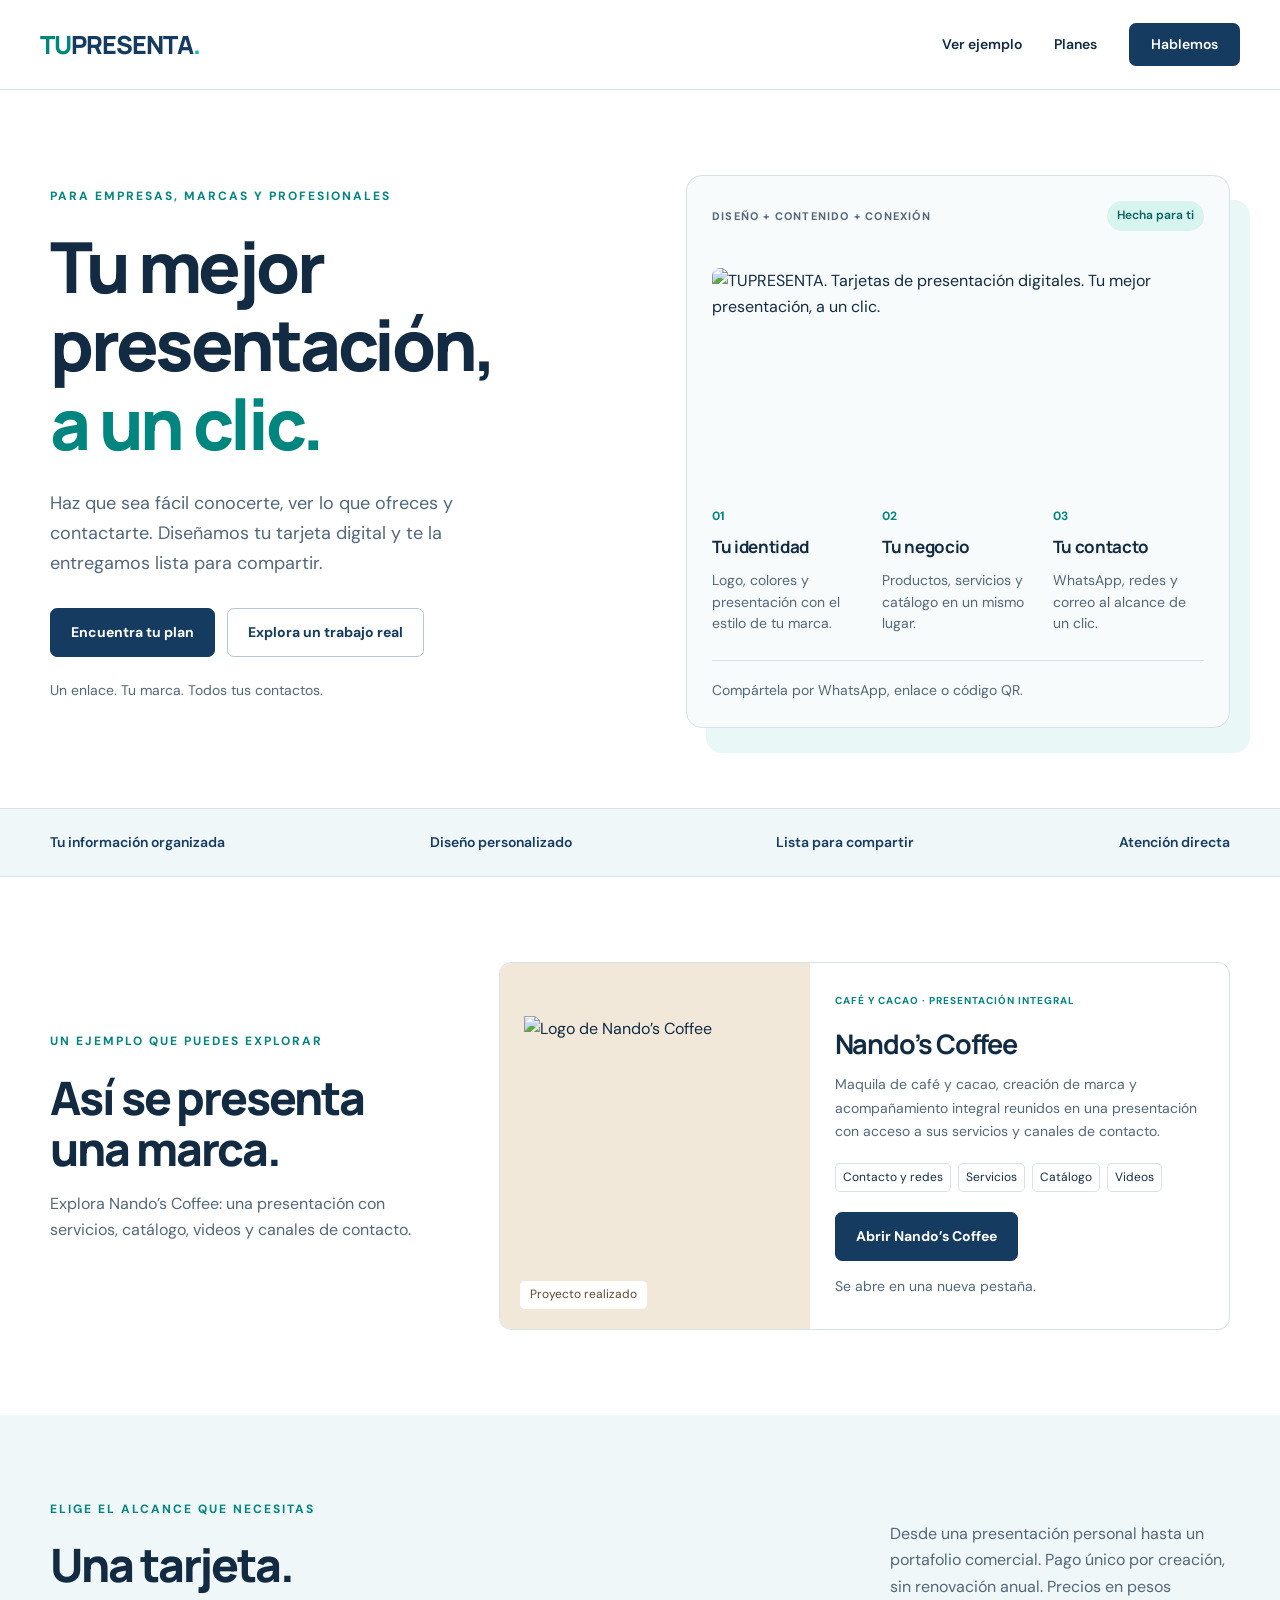
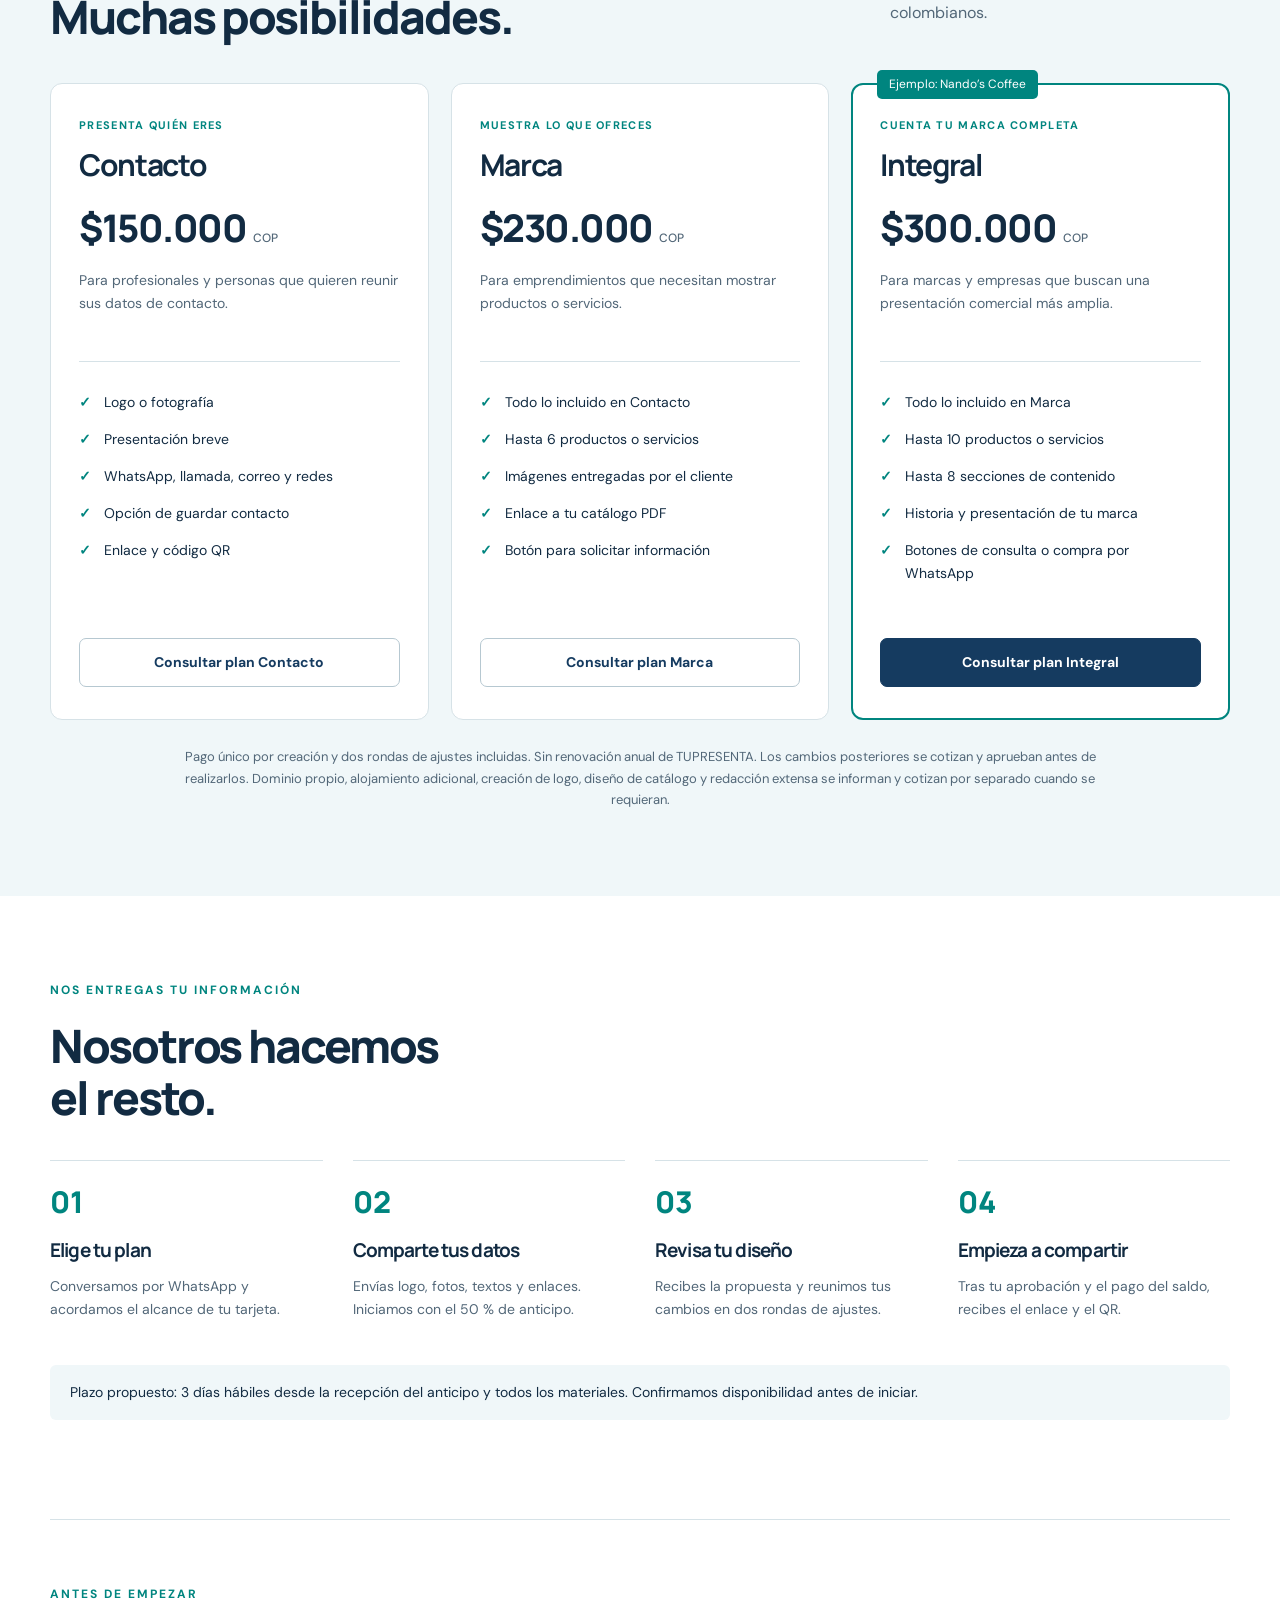
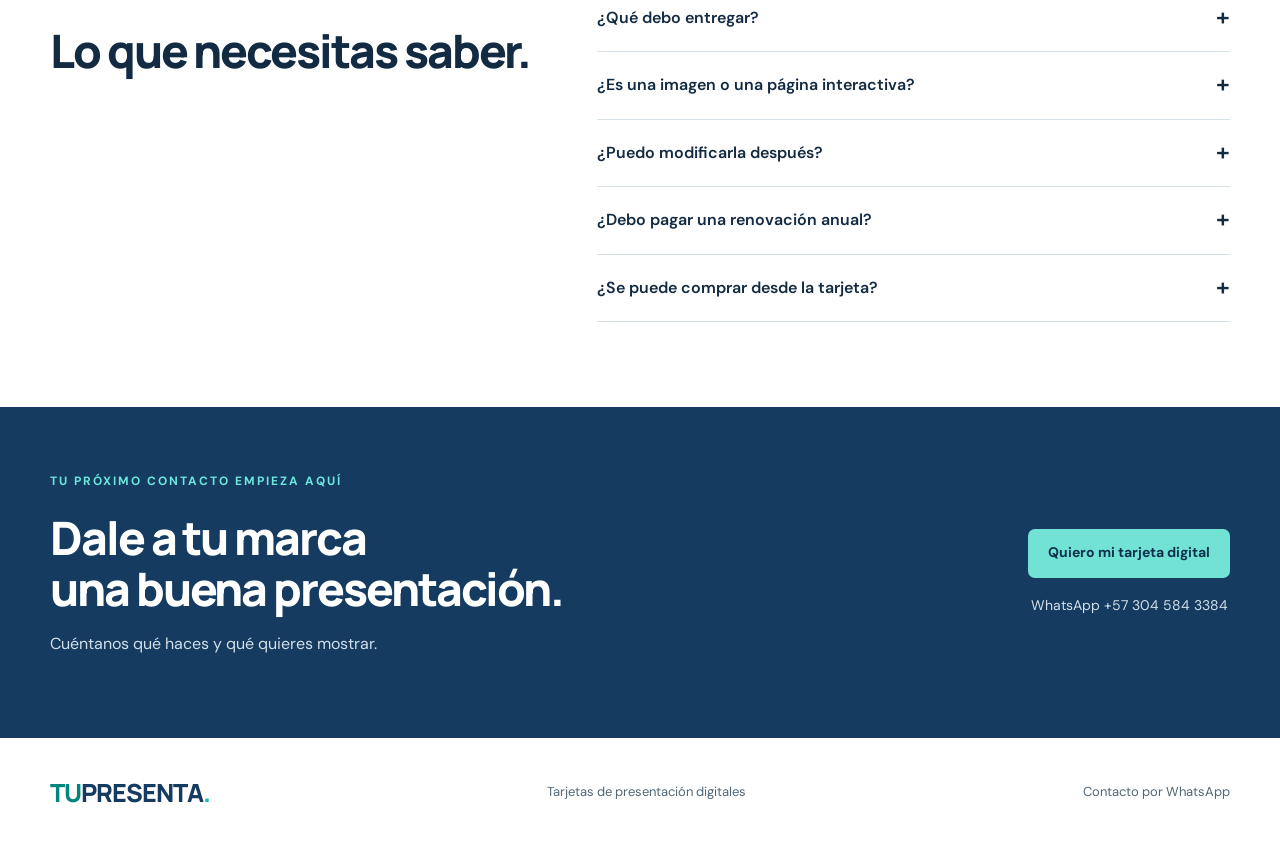
==== index.html @ f4842ea6 "Add files via upload" ====
<!DOCTYPE html>
<html lang="es">
<head>
  <meta charset="utf-8"><meta name="viewport" content="width=device-width, initial-scale=1">
  <title>TUPRESENTA · Tarjetas de presentación digitales</title>
  <meta name="description" content="Tu marca, WhatsApp, redes y productos en una tarjeta digital personalizada. Conoce nuestros planes desde $150.000 COP.">
  <meta name="theme-color" content="#153b60">
  <link rel="icon" type="image/svg+xml" href="data:image/svg+xml,%3Csvg xmlns='http://www.w3.org/2000/svg' viewBox='0 0 64 64'%3E%3Crect width='64' height='64' rx='14' fill='%23153b60'/%3E%3Ctext x='32' y='42' text-anchor='middle' font-family='Arial' font-size='30' font-weight='bold' fill='%2312b8ae'%3ETU%3C/text%3E%3C/svg%3E">
  <link rel="stylesheet" href="styles.css">
</head>
<body>
  <header class="header"><a class="wordmark" href="#inicio" aria-label="TUPRESENTA, inicio"><span>TU</span>PRESENTA<span class="brand-dot">.</span></a><nav aria-label="Navegación principal"><a href="#ejemplo">Ver ejemplo</a><a href="#planes">Planes</a><a class="nav-cta" href="https://wa.me/573045843384?text=Hola%2C%20quiero%20informaci%C3%B3n%20sobre%20TUPRESENTA." target="_blank" rel="noopener noreferrer">Hablemos</a></nav></header>
  <main>
    <section class="hero wrap" id="inicio">
      <div class="hero-copy"><p class="eyebrow">PARA EMPRESAS, MARCAS Y PROFESIONALES</p><h1>Tu mejor<br>presentación,<br><span>a un clic.</span></h1><p class="intro">Haz que sea fácil conocerte, ver lo que ofreces y contactarte. Diseñamos tu tarjeta digital y te la entregamos lista para compartir.</p><div class="actions"><a class="button primary" href="#planes">Encuentra tu plan</a><a class="button secondary" href="#ejemplo">Explora un trabajo real</a></div><p class="hero-note">Un enlace. Tu marca. Todos tus contactos.</p></div>
      <div class="hero-feature"><div class="feature-top"><span class="tiny-label">DISEÑO + CONTENIDO + CONEXIÓN</span><span class="pill">Hecha para ti</span></div><img class="full-logo" src="assets/tupresenta-logo.png" alt="TUPRESENTA. Tarjetas de presentación digitales. Tu mejor presentación, a un clic." width="1983" height="793"><div class="feature-grid"><div><span class="feature-number">01</span><h2>Tu identidad</h2><p>Logo, colores y presentación con el estilo de tu marca.</p></div><div><span class="feature-number">02</span><h2>Tu negocio</h2><p>Productos, servicios y catálogo en un mismo lugar.</p></div><div><span class="feature-number">03</span><h2>Tu contacto</h2><p>WhatsApp, redes y correo al alcance de un clic.</p></div></div><div class="feature-bottom">Compártela por WhatsApp, enlace o código QR.</div></div>
    </section>
    <div class="benefit-band"><div class="wrap band-inner"><span>Tu información organizada</span><span>Diseño personalizado</span><span>Lista para compartir</span><span>Atención directa</span></div></div>
    <section class="wrap showcase section" id="ejemplo"><div class="section-heading"><p class="eyebrow">UN EJEMPLO QUE PUEDES EXPLORAR</p><h2>Así se presenta<br>una marca.</h2><p>Explora Nando’s Coffee: una presentación con servicios, catálogo, videos y canales de contacto.</p></div><article class="example"><div class="example-image"><img src="assets/nandos-logo.png" alt="Logo de Nando’s Coffee" width="500" height="500" loading="lazy"><span class="example-tag">Proyecto realizado</span></div><div class="example-copy"><p class="eyebrow">CAFÉ Y CACAO · PRESENTACIÓN INTEGRAL</p><h3>Nando’s Coffee</h3><p>Maquila de café y cacao, creación de marca y acompañamiento integral reunidos en una presentación con acceso a sus servicios y canales de contacto.</p><ul class="tags" aria-label="Contenido del ejemplo"><li>Contacto y redes</li><li>Servicios</li><li>Catálogo</li><li>Videos</li></ul><a class="button primary" href="https://nandoscoffee.now.site/home" target="_blank" rel="noopener noreferrer">Abrir Nando’s Coffee</a><p class="small">Se abre en una nueva pestaña.</p></div></article></section>
    <section class="plans-section" id="planes"><div class="wrap section"><div class="plans-heading"><div><p class="eyebrow">ELIGE EL ALCANCE QUE NECESITAS</p><h2>Una tarjeta.<br>Muchas posibilidades.</h2></div><p>Desde una presentación personal hasta un portafolio comercial. Pago único por creación, sin renovación anual. Precios en pesos colombianos.</p></div><div class="plans">
      <article class="plan"><p class="plan-kicker">PRESENTA QUIÉN ERES</p><h3>Contacto</h3><p class="price">$150.000 <span>COP</span></p><p class="plan-description">Para profesionales y personas que quieren reunir sus datos de contacto.</p><ul><li>Logo o fotografía</li><li>Presentación breve</li><li>WhatsApp, llamada, correo y redes</li><li>Opción de guardar contacto</li><li>Enlace y código QR</li></ul><a class="button secondary" href="https://wa.me/573045843384?text=Hola%2C%20me%20interesa%20el%20plan%20Contacto%20de%20TUPRESENTA%20por%20%24150.000%20COP." target="_blank" rel="noopener noreferrer">Consultar plan Contacto</a></article>
      <article class="plan"><p class="plan-kicker">MUESTRA LO QUE OFRECES</p><h3>Marca</h3><p class="price">$230.000 <span>COP</span></p><p class="plan-description">Para emprendimientos que necesitan mostrar productos o servicios.</p><ul><li>Todo lo incluido en Contacto</li><li>Hasta 6 productos o servicios</li><li>Imágenes entregadas por el cliente</li><li>Enlace a tu catálogo PDF</li><li>Botón para solicitar información</li></ul><a class="button secondary" href="https://wa.me/573045843384?text=Hola%2C%20me%20interesa%20el%20plan%20Marca%20de%20TUPRESENTA%20por%20%24230.000%20COP." target="_blank" rel="noopener noreferrer">Consultar plan Marca</a></article>
      <article class="plan featured"><span class="plan-badge">Ejemplo: Nando’s Coffee</span><p class="plan-kicker">CUENTA TU MARCA COMPLETA</p><h3>Integral</h3><p class="price">$300.000 <span>COP</span></p><p class="plan-description">Para marcas y empresas que buscan una presentación comercial más amplia.</p><ul><li>Todo lo incluido en Marca</li><li>Hasta 10 productos o servicios</li><li>Hasta 8 secciones de contenido</li><li>Historia y presentación de tu marca</li><li>Botones de consulta o compra por WhatsApp</li></ul><a class="button primary" href="https://wa.me/573045843384?text=Hola%2C%20me%20interesa%20el%20plan%20Integral%20de%20TUPRESENTA%20por%20%24300.000%20COP." target="_blank" rel="noopener noreferrer">Consultar plan Integral</a></article>
    </div><p class="plans-note">Pago único por creación y dos rondas de ajustes incluidas. Sin renovación anual de TUPRESENTA. Los cambios posteriores se cotizan y aprueban antes de realizarlos. Dominio propio, alojamiento adicional, creación de logo, diseño de catálogo y redacción extensa se informan y cotizan por separado cuando se requieran.</p></div></section>
    <section class="wrap section process"><div class="section-heading"><p class="eyebrow">NOS ENTREGAS TU INFORMACIÓN</p><h2>Nosotros hacemos<br>el resto.</h2></div><ol class="steps"><li><span>01</span><h3>Elige tu plan</h3><p>Conversamos por WhatsApp y acordamos el alcance de tu tarjeta.</p></li><li><span>02</span><h3>Comparte tus datos</h3><p>Envías logo, fotos, textos y enlaces. Iniciamos con el 50 % de anticipo.</p></li><li><span>03</span><h3>Revisa tu diseño</h3><p>Recibes la propuesta y reunimos tus cambios en dos rondas de ajustes.</p></li><li><span>04</span><h3>Empieza a compartir</h3><p>Tras tu aprobación y el pago del saldo, recibes el enlace y el QR.</p></li></ol><p class="timing">Plazo propuesto: 3 días hábiles desde la recepción del anticipo y todos los materiales. Confirmamos disponibilidad antes de iniciar.</p></section>
    <section class="wrap faq section"><div><p class="eyebrow">ANTES DE EMPEZAR</p><h2>Lo que necesitas saber.</h2></div><div class="faq-list"><details><summary>¿Qué debo entregar?</summary><p>Tu logo o foto, datos de contacto, enlaces de redes, textos e imágenes de los productos o servicios. En el plan Marca o Integral, también tu catálogo si quieres enlazarlo.</p></details><details><summary>¿Es una imagen o una página interactiva?</summary><p>Es una página de presentación con botones y enlaces. La compartes mediante una dirección web o un código QR. El visitante la abre en su navegador.</p></details><details><summary>¿Puedo modificarla después?</summary><p>Sí. Las dos rondas de ajustes iniciales están incluidas. Después de la entrega, cada cambio se cotiza según su alcance y se realiza con tu aprobación.</p></details><details><summary>¿Debo pagar una renovación anual?</summary><p>No. TUPRESENTA cobra una sola vez por la creación. Después solo pagas los cambios que solicites y apruebes. Si necesitas dominio propio o alojamiento adicional, sus costos se informan desde la cotización inicial.</p></details><details><summary>¿Se puede comprar desde la tarjeta?</summary><p>Los botones de compra abren una conversación con tu WhatsApp para gestionar el pedido. Los planes no incluyen carrito, pasarela de pago ni tienda en línea.</p></details></div></section>
    <section class="contact-section"><div class="wrap contact-inner"><div><p class="eyebrow">TU PRÓXIMO CONTACTO EMPIEZA AQUÍ</p><h2>Dale a tu marca<br>una buena presentación.</h2><p>Cuéntanos qué haces y qué quieres mostrar.</p></div><div class="contact-actions"><a class="button light" href="https://wa.me/573045843384?text=Hola%2C%20quiero%20crear%20mi%20tarjeta%20digital%20con%20TUPRESENTA." target="_blank" rel="noopener noreferrer">Quiero mi tarjeta digital</a><span>WhatsApp +57 304 584 3384</span></div></div></section>
  </main><footer class="wrap footer"><a class="wordmark" href="#inicio"><span>TU</span>PRESENTA<span class="brand-dot">.</span></a><p>Tarjetas de presentación digitales</p><a href="https://wa.me/573045843384" target="_blank" rel="noopener noreferrer">Contacto por WhatsApp</a></footer>
</body>
</html>
---- styles.css ----
@import url('https://fonts.googleapis.com/css2?family=DM+Sans:wght@400;500;600;700&family=Manrope:wght@400;500;600;700;800&display=swap');
:root{--navy:#153b60;--ink:#122b42;--teal:#00857f;--mint:#12b8ae;--pale:#f0f7f9;--line:#d6e2e7;--muted:#526778}*{box-sizing:border-box}html{scroll-behavior:smooth;scroll-padding-top:95px}body{margin:0;color:var(--ink);background:white;font-family:'DM Sans',sans-serif;font-size:16px;line-height:1.65}a{color:inherit;text-decoration:none}button,a,summary{-webkit-tap-highlight-color:transparent}a:focus-visible,summary:focus-visible{outline:3px solid var(--mint);outline-offset:5px}img{max-width:100%;height:auto;display:block}.wrap{width:min(1180px,calc(100% - 80px));margin-inline:auto}.header{min-height:90px;padding:22px 40px;display:flex;justify-content:space-between;align-items:center;border-bottom:1px solid var(--line);gap:24px}.wordmark{font-family:Manrope,sans-serif;font-size:25px;font-weight:800;letter-spacing:-1px;white-space:nowrap;color:var(--navy)}.wordmark span:first-child{color:var(--teal)}.wordmark .brand-dot{color:var(--mint)}nav{display:flex;align-items:center;gap:32px;font-size:14px;font-weight:600}.nav-cta{padding:10px 22px;background:var(--navy);color:white;border-radius:7px}.hero{padding-block:85px 80px;display:grid;grid-template-columns:1.05fr 1fr;gap:65px;align-items:center}.eyebrow{font-size:12px;letter-spacing:2px;font-weight:700;color:var(--teal);margin:0 0 20px}h1,h2,h3{font-family:Manrope,sans-serif;line-height:1.12;letter-spacing:-.045em;margin:0}h1{font-size:clamp(48px,5.5vw,76px);font-weight:800}h1 span{color:var(--teal)}.intro{max-width:460px;color:var(--muted);font-size:18px;margin:26px 0 30px}.actions{display:flex;gap:12px;flex-wrap:wrap}.button{display:inline-flex;justify-content:center;align-items:center;text-align:center;min-height:49px;padding:13px 20px;border-radius:7px;font-size:14px;font-weight:700;line-height:1.4;transition:background .2s,transform .2s}.button:hover{transform:translateY(-2px)}.primary{background:var(--navy);color:white;border:1px solid var(--navy)}.primary:hover{background:#0a2946}.secondary{border:1px solid #b6c8d1;color:var(--navy);background:white}.secondary:hover{background:var(--pale)}.hero-note{font-size:14px;color:var(--muted);margin-top:22px}.hero-feature{border:1px solid var(--line);background:#f8fbfc;border-radius:16px;padding:25px;box-shadow:20px 25px 0 #e9f8f6}.feature-top{display:flex;justify-content:space-between;align-items:center;gap:16px}.tiny-label{font-size:11px;letter-spacing:1.2px;font-weight:700;color:var(--muted)}.pill{white-space:nowrap;background:#d7f4ef;color:#07645e;padding:5px 10px;font-size:12px;border-radius:20px;font-weight:600}.full-logo{margin:37px 0;width:100%;border-radius:8px}.feature-grid{display:grid;grid-template-columns:repeat(3,1fr);gap:19px}.feature-number{font-size:12px;color:var(--teal);font-weight:700}.feature-grid h2{font-size:17px;letter-spacing:-.02em;margin-top:9px}.feature-grid p{font-size:14px;line-height:1.55;color:var(--muted);margin-bottom:0}.feature-bottom{border-top:1px solid var(--line);margin-top:25px;padding-top:18px;font-size:14px;color:var(--muted)}.benefit-band{border-block:1px solid var(--line);background:var(--pale)}.band-inner{display:flex;justify-content:space-between;gap:20px;padding-block:22px;font-size:14px;font-weight:600;color:var(--navy)}.section{padding-block:85px}.section-heading h2,.plans-heading h2,.contact-inner h2,.faq h2{font-size:clamp(32px,3.6vw,48px);font-weight:800}.section-heading>p:last-child{max-width:430px;color:var(--muted)}.showcase{display:grid;grid-template-columns:.7fr 1.3fr;gap:55px;align-items:center}.example{display:grid;grid-template-columns:.85fr 1.15fr;border:1px solid var(--line);border-radius:12px;overflow:hidden}.example-image{background:#f1e8da;min-height:340px;display:flex;align-items:center;justify-content:center;position:relative;padding:24px}.example-image img{width:100%;max-height:260px;object-fit:contain}.example-tag{position:absolute;bottom:20px;left:20px;font-size:12px;background:white;padding:4px 10px;border-radius:5px;color:#62472d}.example-copy{padding:30px 25px}.example-copy .eyebrow{font-size:10px;letter-spacing:1px;line-height:1.6}.example-copy h3{font-size:27px}.example-copy>p:not(.eyebrow){font-size:14px;color:var(--muted)}.tags{list-style:none;padding:0;display:flex;gap:7px;flex-wrap:wrap;margin-block:20px}.tags li{font-size:12px;border:1px solid var(--line);border-radius:5px;padding:4px 7px}.example-copy .small{font-size:12px;margin-bottom:0}.plans-section{background:var(--pale)}.plans-heading{display:flex;justify-content:space-between;align-items:end;gap:40px;margin-bottom:40px}.plans-heading>p{max-width:340px;color:var(--muted)}.plans{display:grid;grid-template-columns:repeat(3,1fr);gap:22px}.plan{background:white;border:1px solid var(--line);padding:32px 28px;border-radius:12px;display:flex;flex-direction:column;position:relative}.plan.featured{border:2px solid var(--teal);padding:31px 27px}.plan-badge{position:absolute;top:-15px;left:24px;background:var(--teal);color:white;font-size:12px;padding:5px 12px;border-radius:5px}.plan-kicker{font-size:11px;letter-spacing:1.3px;color:var(--teal);font-weight:700;margin:0 0 14px}.plan h3{font-size:30px}.price{font-family:Manrope,sans-serif;font-size:38px;font-weight:800;letter-spacing:-1.5px;line-height:1.3;margin:22px 0 16px}.price span{font:500 12px 'DM Sans',sans-serif;letter-spacing:0;color:var(--muted)}.plan-description{color:var(--muted);font-size:14px;margin:0;min-height:72px}.plan ul{list-style:none;padding:22px 0;margin:20px 0 24px;border-top:1px solid var(--line);flex:1}.plan li{font-size:14px;padding:7px 0 7px 25px;position:relative}.plan li:before{content:'✓';position:absolute;left:0;color:var(--teal);font-weight:700}.plans-note{font-size:13px;color:var(--muted);max-width:930px;margin:26px auto 0;text-align:center}.process .section-heading{margin-bottom:36px}.steps{list-style:none;padding:0;display:grid;grid-template-columns:repeat(4,1fr);gap:30px}.steps li{border-top:1px solid var(--line);padding-top:20px}.steps span{font:800 30px Manrope,sans-serif;color:var(--teal)}.steps h3{font-size:19px;margin-top:18px}.steps p{font-size:14px;color:var(--muted)}.timing{font-size:14px;background:var(--pale);border-radius:6px;padding:16px 20px;margin-top:30px}.faq{border-top:1px solid var(--line);display:grid;grid-template-columns:1fr 1.3fr;gap:60px;padding-top:65px}.faq-list details{border-bottom:1px solid var(--line)}summary{padding:20px 28px 20px 0;cursor:pointer;font-weight:600;font-size:16px;position:relative;list-style:none}summary::-webkit-details-marker{display:none}summary:after{content:'+';position:absolute;right:0;font-size:24px;line-height:1}details[open] summary:after{content:'−'}details p{color:var(--muted);font-size:14px;margin:0 0 22px}.contact-section{background:var(--navy);color:white;padding-block:65px}.contact-inner{display:flex;justify-content:space-between;align-items:center;gap:40px}.contact-inner .eyebrow{color:#6ee7dc}.contact-inner p:last-child{color:#d1e0ea}.contact-actions{display:flex;flex-direction:column;align-items:center;gap:16px}.light{background:#72e2d5;color:#0c324b}.light:hover{background:#9becdf}.contact-actions span{font-size:14px;color:#d1e0ea}.footer{padding-block:30px;display:flex;justify-content:space-between;align-items:center;gap:20px}.footer p,.footer>a:last-child{font-size:13px;color:var(--muted)}
@media(min-width:1600px){.hero{padding-block:100px}.wrap{width:min(1260px,calc(100% - 100px))}}@media(max-width:1000px){.wrap{width:calc(100% - 48px)}.hero{gap:30px;padding-block:60px}.hero-feature{padding:20px}.feature-grid{gap:10px}.feature-grid h2{font-size:15px}.showcase{grid-template-columns:1fr;gap:25px}.section-heading>p:last-child{max-width:650px}.example-image{min-height:280px}.plans{gap:14px}.plan{padding:28px 20px}.plan.featured{padding:27px 19px}.price{font-size:32px}.steps{gap:20px}.faq{gap:35px}}@media(max-width:700px){html{scroll-padding-top:20px}.header{padding:18px 20px;flex-wrap:wrap;gap:13px;min-height:0}.wordmark{font-size:23px}nav{gap:16px;font-size:13px}nav .nav-cta{display:none}.wrap{width:calc(100% - 40px)}.hero{grid-template-columns:1fr;padding-block:42px 50px;gap:34px}h1{font-size:55px}.eyebrow{font-size:10px;letter-spacing:1.4px}.intro{font-size:17px}.hero-feature{box-shadow:9px 12px 0 #e9f8f6}.full-logo{margin-block:24px}.feature-top{flex-wrap:wrap}.feature-grid h2{font-size:15px}.feature-grid p{font-size:13px}.tiny-label{font-size:10px}.band-inner{display:grid;grid-template-columns:1fr 1fr;gap:13px;font-size:12px}.section{padding-block:50px}.example{grid-template-columns:1fr}.example-image{min-height:210px;padding:28px}.example-image img{max-width:240px;max-height:190px}.example-copy{padding:27px}.plans-heading{display:block;margin-bottom:32px}.plans-heading>p{max-width:none;font-size:15px}.plans{grid-template-columns:1fr;gap:27px}.plan,.plan.featured{padding:30px}.plan-description{min-height:0}.plan ul{margin-block:18px}.plans-note{text-align:left}.steps{grid-template-columns:1fr 1fr;gap:22px}.steps h3{font-size:17px}.faq{grid-template-columns:1fr;gap:15px}.contact-section{padding-block:45px}.contact-inner{display:block}.contact-actions{align-items:start;margin-top:28px}.footer{flex-direction:column;align-items:start;gap:5px}.footer p{margin-block:5px}}@media(prefers-reduced-motion:reduce){html{scroll-behavior:auto}.button{transition:none}.button:hover{transform:none}}
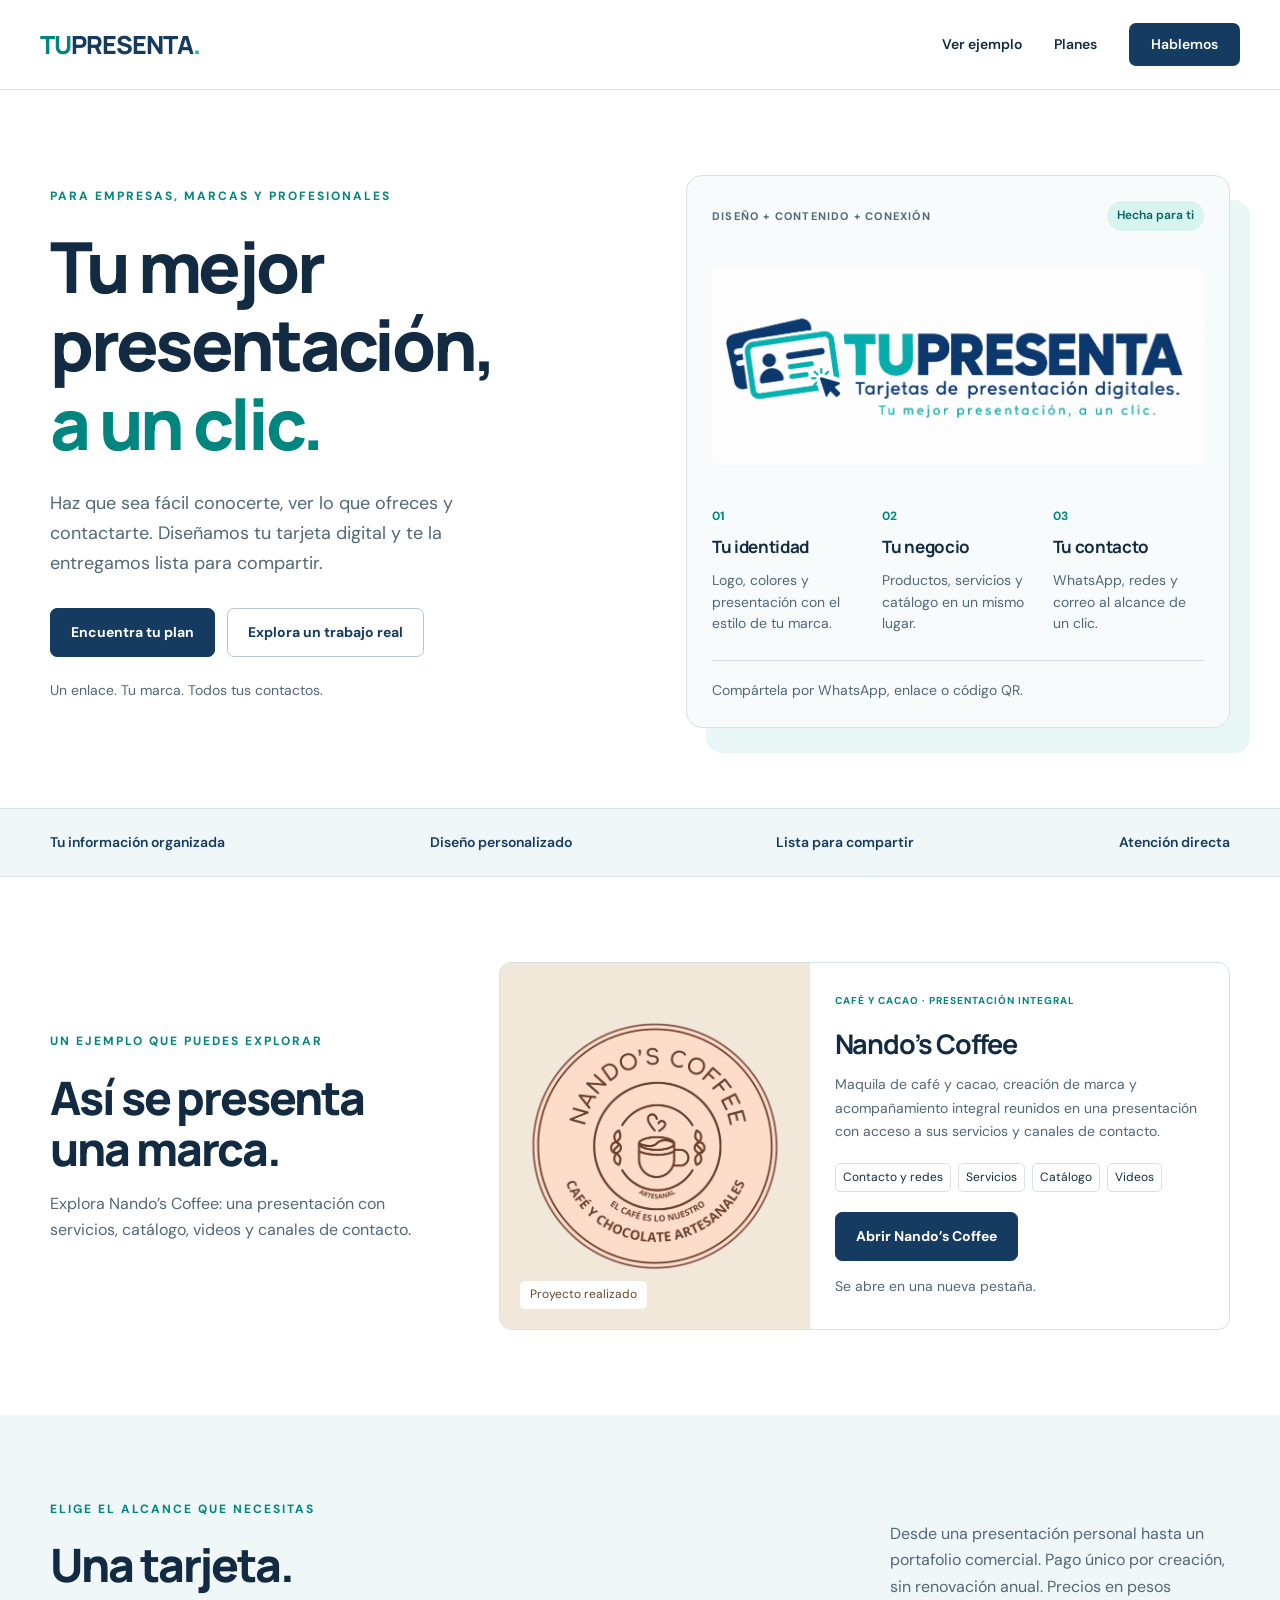
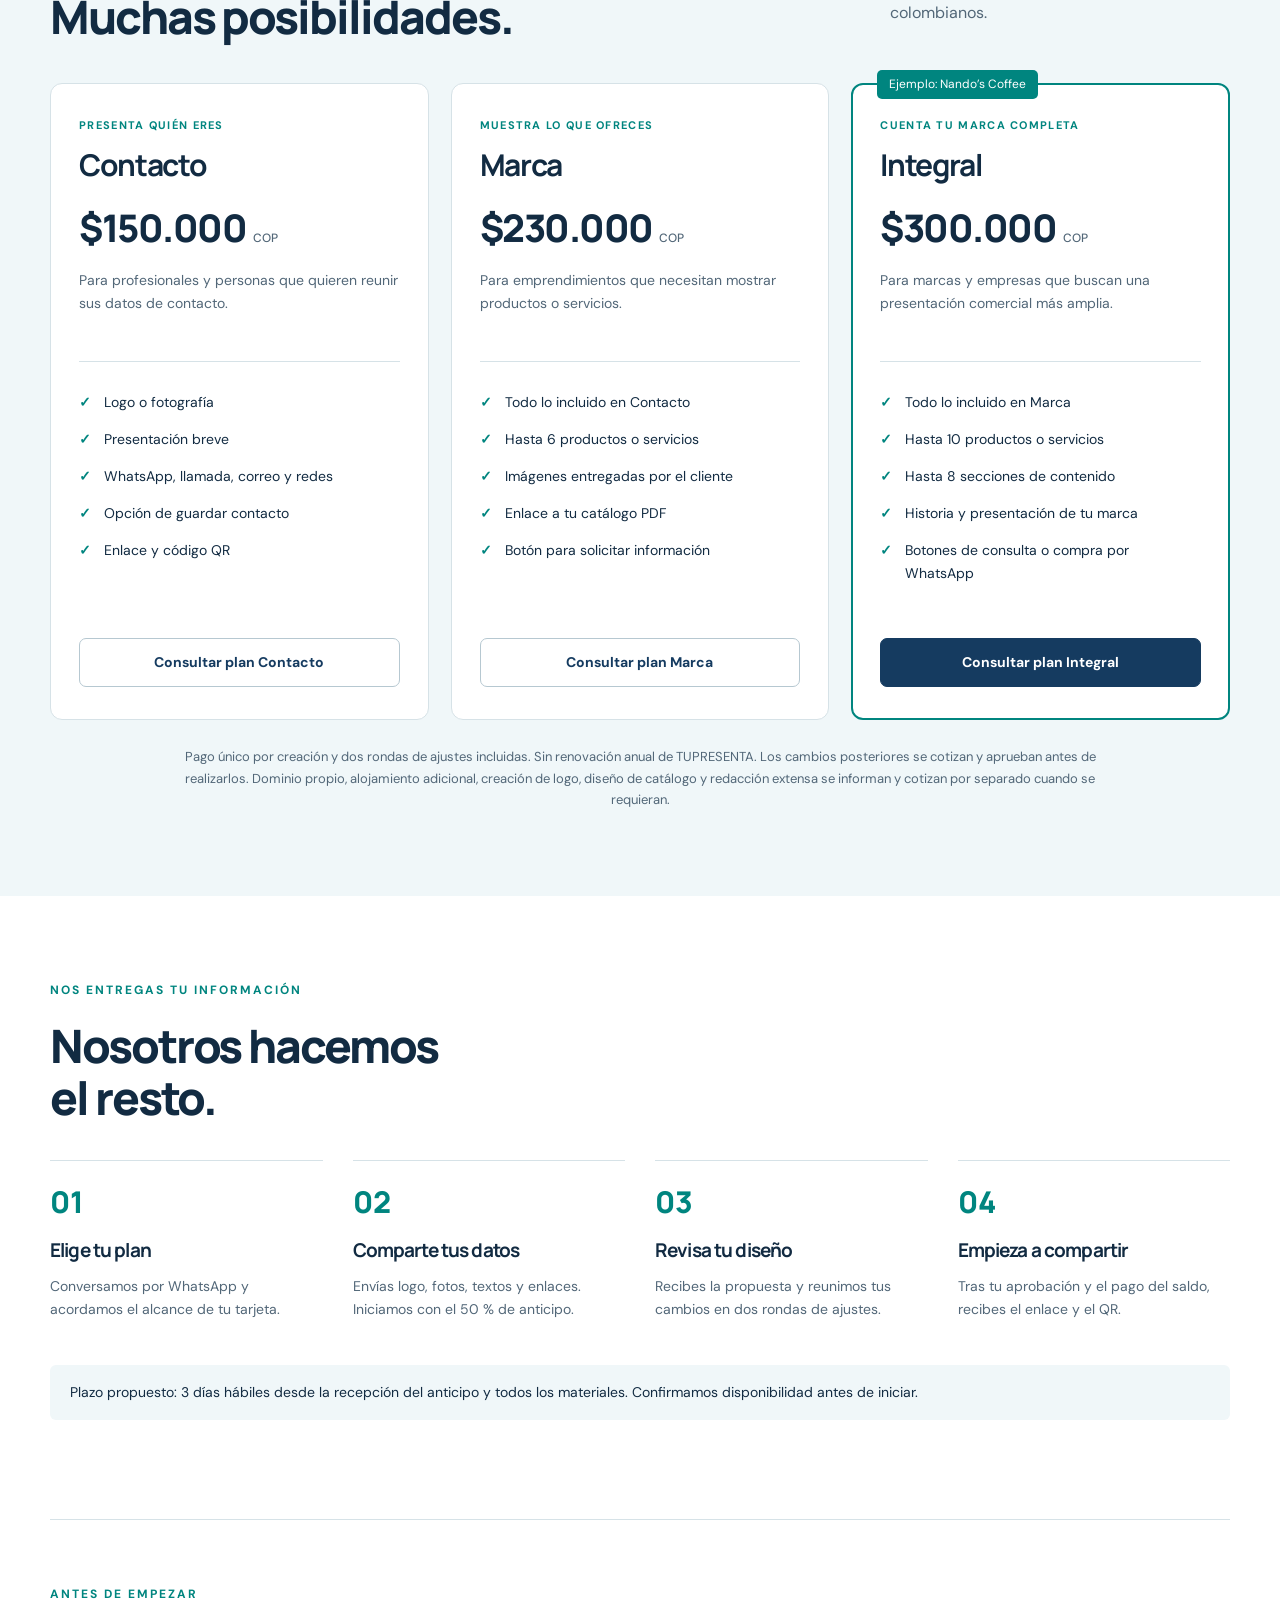
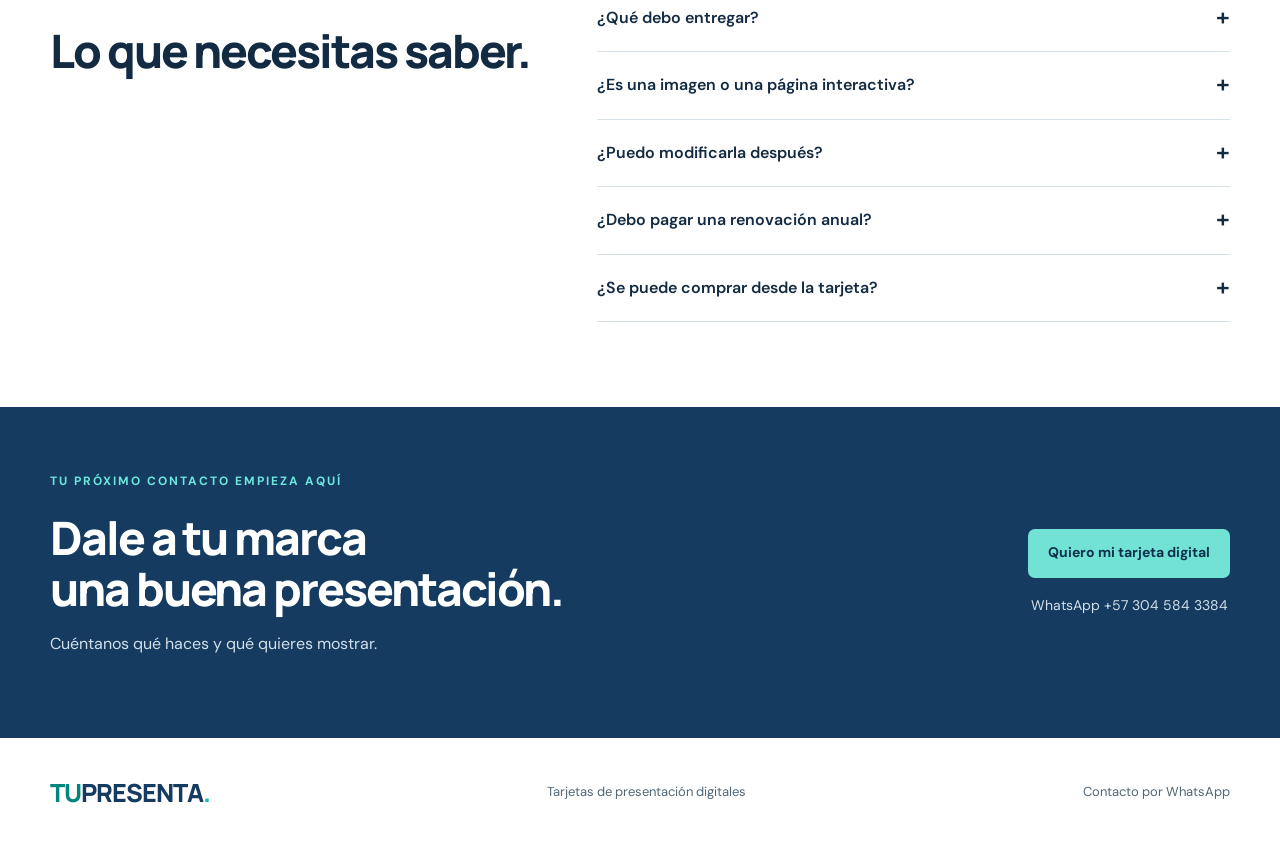
==== commit 0046393c: "Rename index (1).html to index.html" ====
--- a/index.html
+++ b/index.html
@@ -13,10 +13,10 @@
   <main>
     <section class="hero wrap" id="inicio">
       <div class="hero-copy"><p class="eyebrow">PARA EMPRESAS, MARCAS Y PROFESIONALES</p><h1>Tu mejor<br>presentación,<br><span>a un clic.</span></h1><p class="intro">Haz que sea fácil conocerte, ver lo que ofreces y contactarte. Diseñamos tu tarjeta digital y te la entregamos lista para compartir.</p><div class="actions"><a class="button primary" href="#planes">Encuentra tu plan</a><a class="button secondary" href="#ejemplo">Explora un trabajo real</a></div><p class="hero-note">Un enlace. Tu marca. Todos tus contactos.</p></div>
-      <div class="hero-feature"><div class="feature-top"><span class="tiny-label">DISEÑO + CONTENIDO + CONEXIÓN</span><span class="pill">Hecha para ti</span></div><img class="full-logo" src="assets/tupresenta-logo.png" alt="TUPRESENTA. Tarjetas de presentación digitales. Tu mejor presentación, a un clic." width="1983" height="793"><div class="feature-grid"><div><span class="feature-number">01</span><h2>Tu identidad</h2><p>Logo, colores y presentación con el estilo de tu marca.</p></div><div><span class="feature-number">02</span><h2>Tu negocio</h2><p>Productos, servicios y catálogo en un mismo lugar.</p></div><div><span class="feature-number">03</span><h2>Tu contacto</h2><p>WhatsApp, redes y correo al alcance de un clic.</p></div></div><div class="feature-bottom">Compártela por WhatsApp, enlace o código QR.</div></div>
+      <div class="hero-feature"><div class="feature-top"><span class="tiny-label">DISEÑO + CONTENIDO + CONEXIÓN</span><span class="pill">Hecha para ti</span></div><img class="full-logo" src="tupresenta-logo.png" alt="TUPRESENTA. Tarjetas de presentación digitales. Tu mejor presentación, a un clic." width="1983" height="793"><div class="feature-grid"><div><span class="feature-number">01</span><h2>Tu identidad</h2><p>Logo, colores y presentación con el estilo de tu marca.</p></div><div><span class="feature-number">02</span><h2>Tu negocio</h2><p>Productos, servicios y catálogo en un mismo lugar.</p></div><div><span class="feature-number">03</span><h2>Tu contacto</h2><p>WhatsApp, redes y correo al alcance de un clic.</p></div></div><div class="feature-bottom">Compártela por WhatsApp, enlace o código QR.</div></div>
     </section>
     <div class="benefit-band"><div class="wrap band-inner"><span>Tu información organizada</span><span>Diseño personalizado</span><span>Lista para compartir</span><span>Atención directa</span></div></div>
-    <section class="wrap showcase section" id="ejemplo"><div class="section-heading"><p class="eyebrow">UN EJEMPLO QUE PUEDES EXPLORAR</p><h2>Así se presenta<br>una marca.</h2><p>Explora Nando’s Coffee: una presentación con servicios, catálogo, videos y canales de contacto.</p></div><article class="example"><div class="example-image"><img src="assets/nandos-logo.png" alt="Logo de Nando’s Coffee" width="500" height="500" loading="lazy"><span class="example-tag">Proyecto realizado</span></div><div class="example-copy"><p class="eyebrow">CAFÉ Y CACAO · PRESENTACIÓN INTEGRAL</p><h3>Nando’s Coffee</h3><p>Maquila de café y cacao, creación de marca y acompañamiento integral reunidos en una presentación con acceso a sus servicios y canales de contacto.</p><ul class="tags" aria-label="Contenido del ejemplo"><li>Contacto y redes</li><li>Servicios</li><li>Catálogo</li><li>Videos</li></ul><a class="button primary" href="https://nandoscoffee.now.site/home" target="_blank" rel="noopener noreferrer">Abrir Nando’s Coffee</a><p class="small">Se abre en una nueva pestaña.</p></div></article></section>
+    <section class="wrap showcase section" id="ejemplo"><div class="section-heading"><p class="eyebrow">UN EJEMPLO QUE PUEDES EXPLORAR</p><h2>Así se presenta<br>una marca.</h2><p>Explora Nando’s Coffee: una presentación con servicios, catálogo, videos y canales de contacto.</p></div><article class="example"><div class="example-image"><img src="nandos-logo.png" alt="Logo de Nando’s Coffee" width="500" height="500" loading="lazy"><span class="example-tag">Proyecto realizado</span></div><div class="example-copy"><p class="eyebrow">CAFÉ Y CACAO · PRESENTACIÓN INTEGRAL</p><h3>Nando’s Coffee</h3><p>Maquila de café y cacao, creación de marca y acompañamiento integral reunidos en una presentación con acceso a sus servicios y canales de contacto.</p><ul class="tags" aria-label="Contenido del ejemplo"><li>Contacto y redes</li><li>Servicios</li><li>Catálogo</li><li>Videos</li></ul><a class="button primary" href="https://nandoscoffee.now.site/home" target="_blank" rel="noopener noreferrer">Abrir Nando’s Coffee</a><p class="small">Se abre en una nueva pestaña.</p></div></article></section>
     <section class="plans-section" id="planes"><div class="wrap section"><div class="plans-heading"><div><p class="eyebrow">ELIGE EL ALCANCE QUE NECESITAS</p><h2>Una tarjeta.<br>Muchas posibilidades.</h2></div><p>Desde una presentación personal hasta un portafolio comercial. Pago único por creación, sin renovación anual. Precios en pesos colombianos.</p></div><div class="plans">
       <article class="plan"><p class="plan-kicker">PRESENTA QUIÉN ERES</p><h3>Contacto</h3><p class="price">$150.000 <span>COP</span></p><p class="plan-description">Para profesionales y personas que quieren reunir sus datos de contacto.</p><ul><li>Logo o fotografía</li><li>Presentación breve</li><li>WhatsApp, llamada, correo y redes</li><li>Opción de guardar contacto</li><li>Enlace y código QR</li></ul><a class="button secondary" href="https://wa.me/573045843384?text=Hola%2C%20me%20interesa%20el%20plan%20Contacto%20de%20TUPRESENTA%20por%20%24150.000%20COP." target="_blank" rel="noopener noreferrer">Consultar plan Contacto</a></article>
       <article class="plan"><p class="plan-kicker">MUESTRA LO QUE OFRECES</p><h3>Marca</h3><p class="price">$230.000 <span>COP</span></p><p class="plan-description">Para emprendimientos que necesitan mostrar productos o servicios.</p><ul><li>Todo lo incluido en Contacto</li><li>Hasta 6 productos o servicios</li><li>Imágenes entregadas por el cliente</li><li>Enlace a tu catálogo PDF</li><li>Botón para solicitar información</li></ul><a class="button secondary" href="https://wa.me/573045843384?text=Hola%2C%20me%20interesa%20el%20plan%20Marca%20de%20TUPRESENTA%20por%20%24230.000%20COP." target="_blank" rel="noopener noreferrer">Consultar plan Marca</a></article>
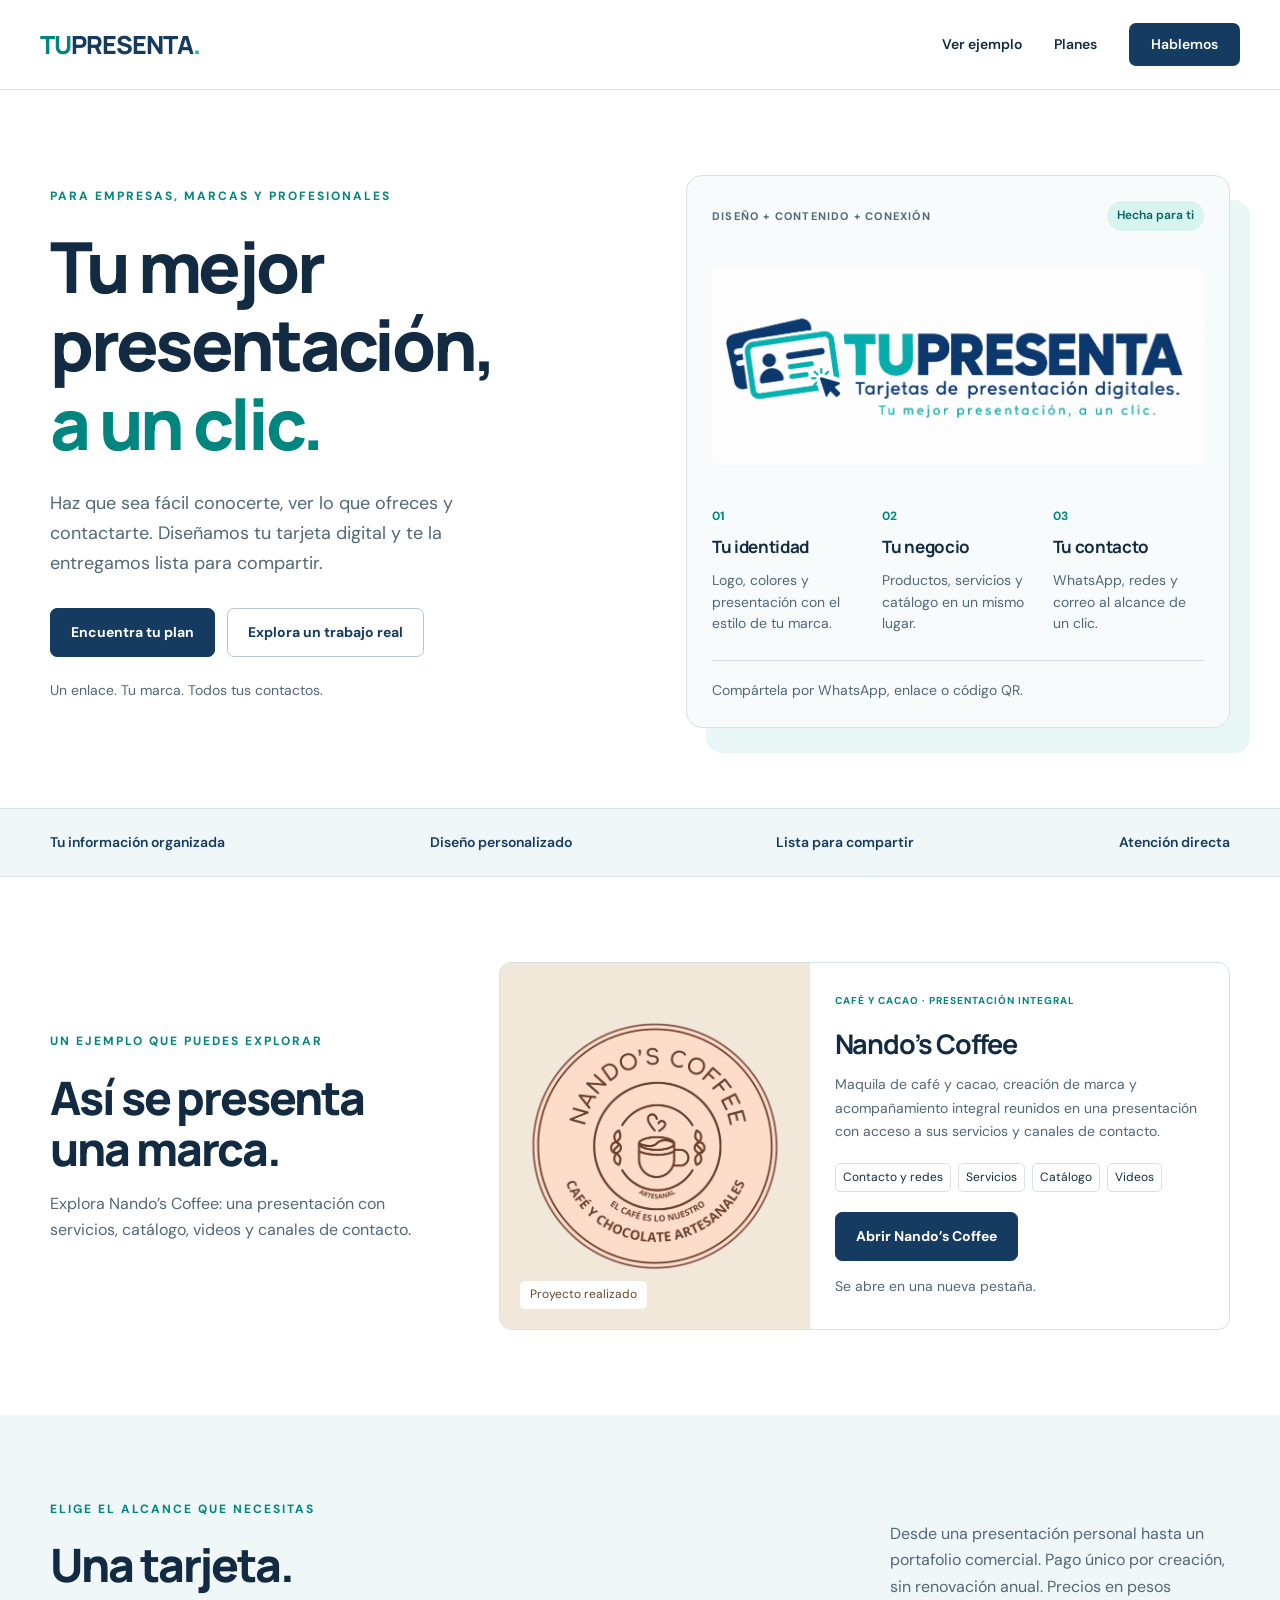
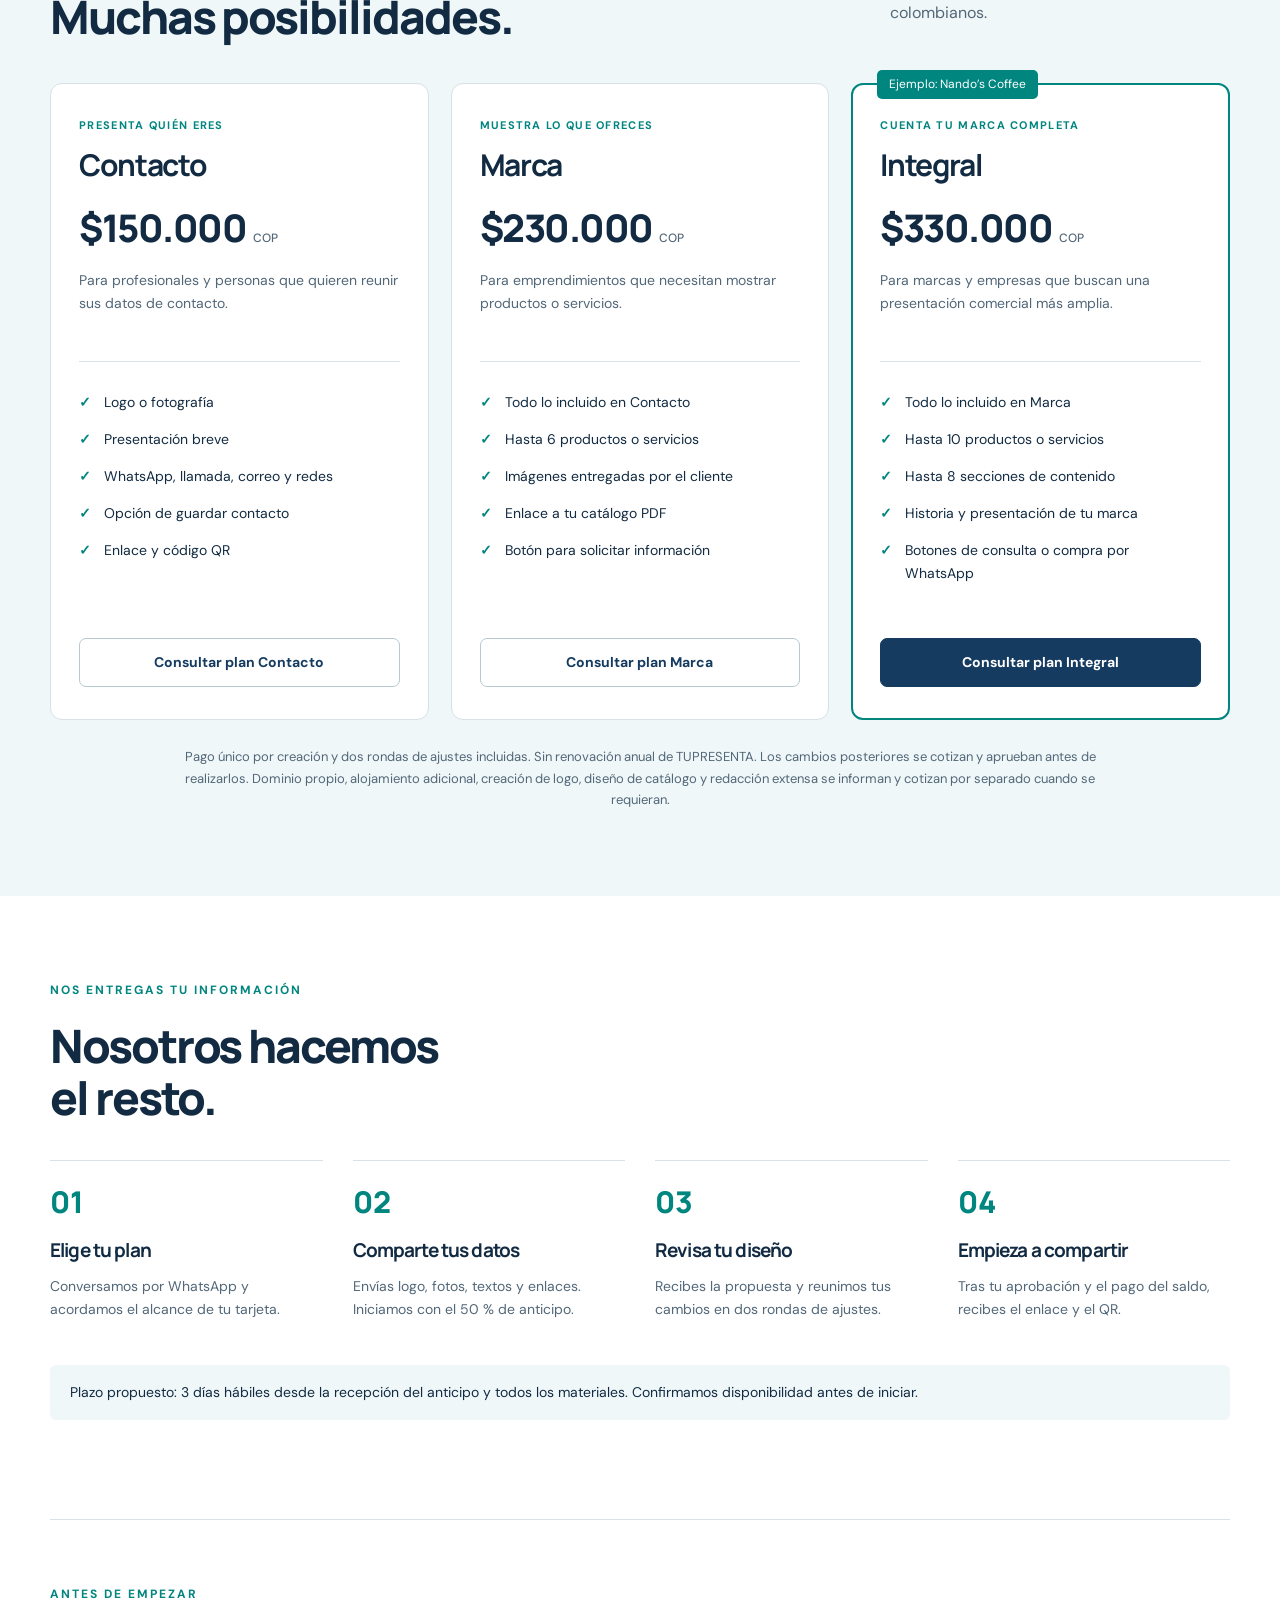
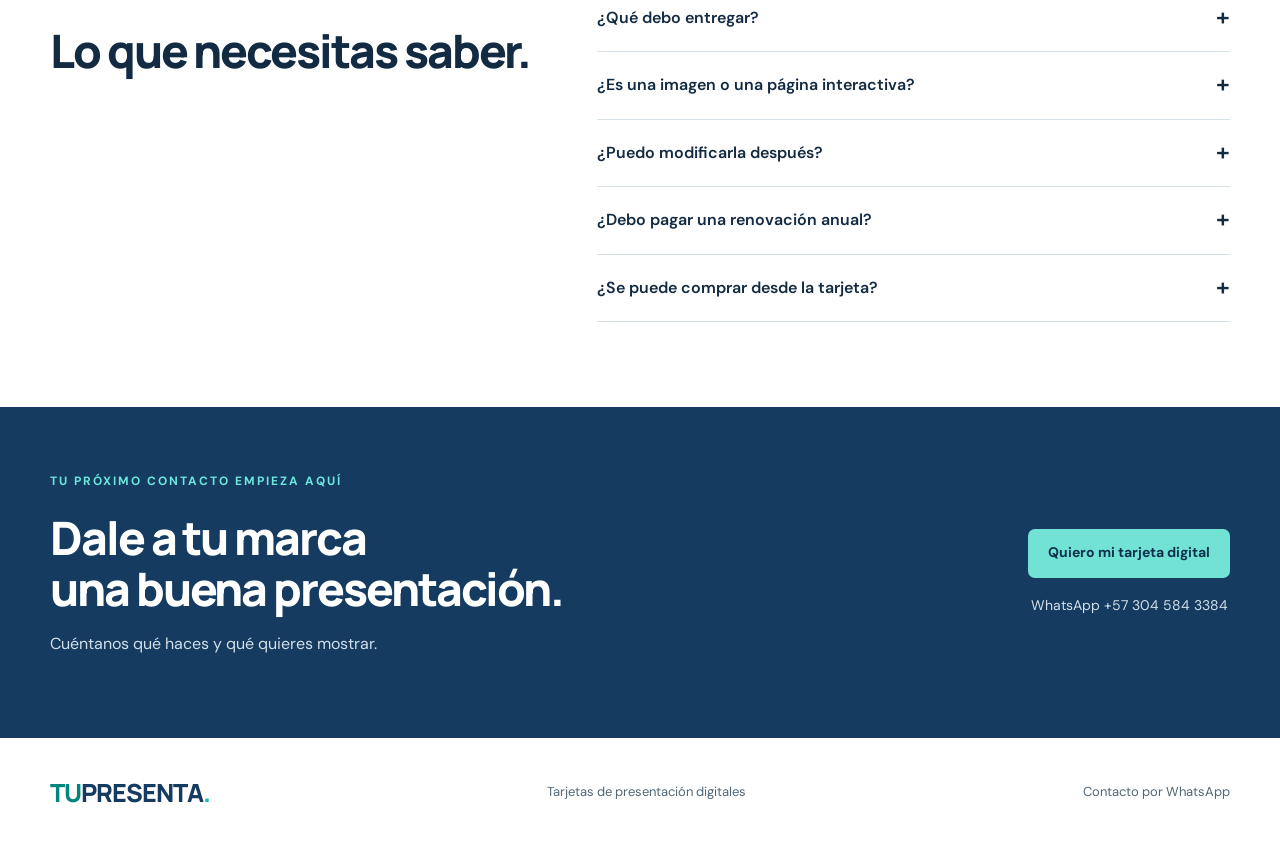
==== commit ea1928f3: "Rename index (2).html to index.html" ====
--- a/index.html
+++ b/index.html
@@ -20,7 +20,7 @@
     <section class="plans-section" id="planes"><div class="wrap section"><div class="plans-heading"><div><p class="eyebrow">ELIGE EL ALCANCE QUE NECESITAS</p><h2>Una tarjeta.<br>Muchas posibilidades.</h2></div><p>Desde una presentación personal hasta un portafolio comercial. Pago único por creación, sin renovación anual. Precios en pesos colombianos.</p></div><div class="plans">
       <article class="plan"><p class="plan-kicker">PRESENTA QUIÉN ERES</p><h3>Contacto</h3><p class="price">$150.000 <span>COP</span></p><p class="plan-description">Para profesionales y personas que quieren reunir sus datos de contacto.</p><ul><li>Logo o fotografía</li><li>Presentación breve</li><li>WhatsApp, llamada, correo y redes</li><li>Opción de guardar contacto</li><li>Enlace y código QR</li></ul><a class="button secondary" href="https://wa.me/573045843384?text=Hola%2C%20me%20interesa%20el%20plan%20Contacto%20de%20TUPRESENTA%20por%20%24150.000%20COP." target="_blank" rel="noopener noreferrer">Consultar plan Contacto</a></article>
       <article class="plan"><p class="plan-kicker">MUESTRA LO QUE OFRECES</p><h3>Marca</h3><p class="price">$230.000 <span>COP</span></p><p class="plan-description">Para emprendimientos que necesitan mostrar productos o servicios.</p><ul><li>Todo lo incluido en Contacto</li><li>Hasta 6 productos o servicios</li><li>Imágenes entregadas por el cliente</li><li>Enlace a tu catálogo PDF</li><li>Botón para solicitar información</li></ul><a class="button secondary" href="https://wa.me/573045843384?text=Hola%2C%20me%20interesa%20el%20plan%20Marca%20de%20TUPRESENTA%20por%20%24230.000%20COP." target="_blank" rel="noopener noreferrer">Consultar plan Marca</a></article>
-      <article class="plan featured"><span class="plan-badge">Ejemplo: Nando’s Coffee</span><p class="plan-kicker">CUENTA TU MARCA COMPLETA</p><h3>Integral</h3><p class="price">$300.000 <span>COP</span></p><p class="plan-description">Para marcas y empresas que buscan una presentación comercial más amplia.</p><ul><li>Todo lo incluido en Marca</li><li>Hasta 10 productos o servicios</li><li>Hasta 8 secciones de contenido</li><li>Historia y presentación de tu marca</li><li>Botones de consulta o compra por WhatsApp</li></ul><a class="button primary" href="https://wa.me/573045843384?text=Hola%2C%20me%20interesa%20el%20plan%20Integral%20de%20TUPRESENTA%20por%20%24300.000%20COP." target="_blank" rel="noopener noreferrer">Consultar plan Integral</a></article>
+      <article class="plan featured"><span class="plan-badge">Ejemplo: Nando’s Coffee</span><p class="plan-kicker">CUENTA TU MARCA COMPLETA</p><h3>Integral</h3><p class="price">$330.000 <span>COP</span></p><p class="plan-description">Para marcas y empresas que buscan una presentación comercial más amplia.</p><ul><li>Todo lo incluido en Marca</li><li>Hasta 10 productos o servicios</li><li>Hasta 8 secciones de contenido</li><li>Historia y presentación de tu marca</li><li>Botones de consulta o compra por WhatsApp</li></ul><a class="button primary" href="https://wa.me/573045843384?text=Hola%2C%20me%20interesa%20el%20plan%20Integral%20de%20TUPRESENTA%20por%20%24330.000%20COP." target="_blank" rel="noopener noreferrer">Consultar plan Integral</a></article>
     </div><p class="plans-note">Pago único por creación y dos rondas de ajustes incluidas. Sin renovación anual de TUPRESENTA. Los cambios posteriores se cotizan y aprueban antes de realizarlos. Dominio propio, alojamiento adicional, creación de logo, diseño de catálogo y redacción extensa se informan y cotizan por separado cuando se requieran.</p></div></section>
     <section class="wrap section process"><div class="section-heading"><p class="eyebrow">NOS ENTREGAS TU INFORMACIÓN</p><h2>Nosotros hacemos<br>el resto.</h2></div><ol class="steps"><li><span>01</span><h3>Elige tu plan</h3><p>Conversamos por WhatsApp y acordamos el alcance de tu tarjeta.</p></li><li><span>02</span><h3>Comparte tus datos</h3><p>Envías logo, fotos, textos y enlaces. Iniciamos con el 50 % de anticipo.</p></li><li><span>03</span><h3>Revisa tu diseño</h3><p>Recibes la propuesta y reunimos tus cambios en dos rondas de ajustes.</p></li><li><span>04</span><h3>Empieza a compartir</h3><p>Tras tu aprobación y el pago del saldo, recibes el enlace y el QR.</p></li></ol><p class="timing">Plazo propuesto: 3 días hábiles desde la recepción del anticipo y todos los materiales. Confirmamos disponibilidad antes de iniciar.</p></section>
     <section class="wrap faq section"><div><p class="eyebrow">ANTES DE EMPEZAR</p><h2>Lo que necesitas saber.</h2></div><div class="faq-list"><details><summary>¿Qué debo entregar?</summary><p>Tu logo o foto, datos de contacto, enlaces de redes, textos e imágenes de los productos o servicios. En el plan Marca o Integral, también tu catálogo si quieres enlazarlo.</p></details><details><summary>¿Es una imagen o una página interactiva?</summary><p>Es una página de presentación con botones y enlaces. La compartes mediante una dirección web o un código QR. El visitante la abre en su navegador.</p></details><details><summary>¿Puedo modificarla después?</summary><p>Sí. Las dos rondas de ajustes iniciales están incluidas. Después de la entrega, cada cambio se cotiza según su alcance y se realiza con tu aprobación.</p></details><details><summary>¿Debo pagar una renovación anual?</summary><p>No. TUPRESENTA cobra una sola vez por la creación. Después solo pagas los cambios que solicites y apruebes. Si necesitas dominio propio o alojamiento adicional, sus costos se informan desde la cotización inicial.</p></details><details><summary>¿Se puede comprar desde la tarjeta?</summary><p>Los botones de compra abren una conversación con tu WhatsApp para gestionar el pedido. Los planes no incluyen carrito, pasarela de pago ni tienda en línea.</p></details></div></section>
